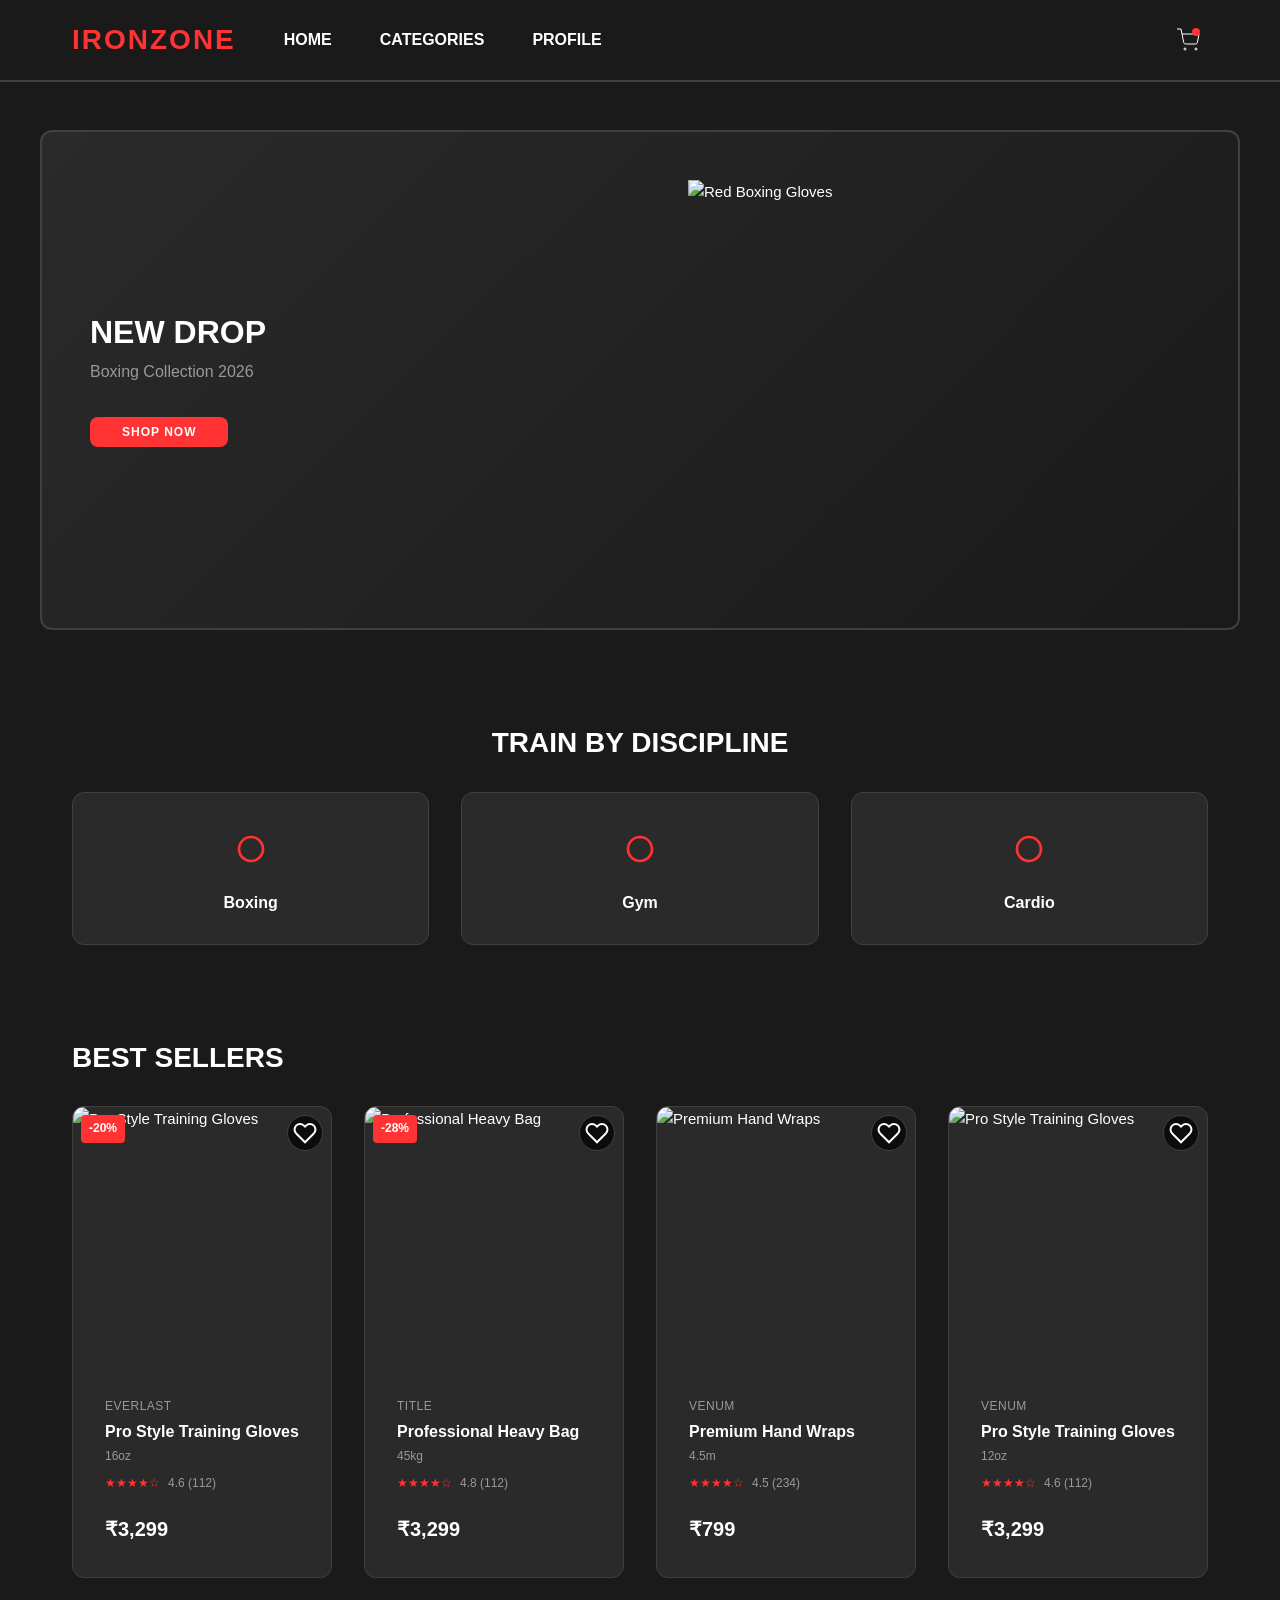
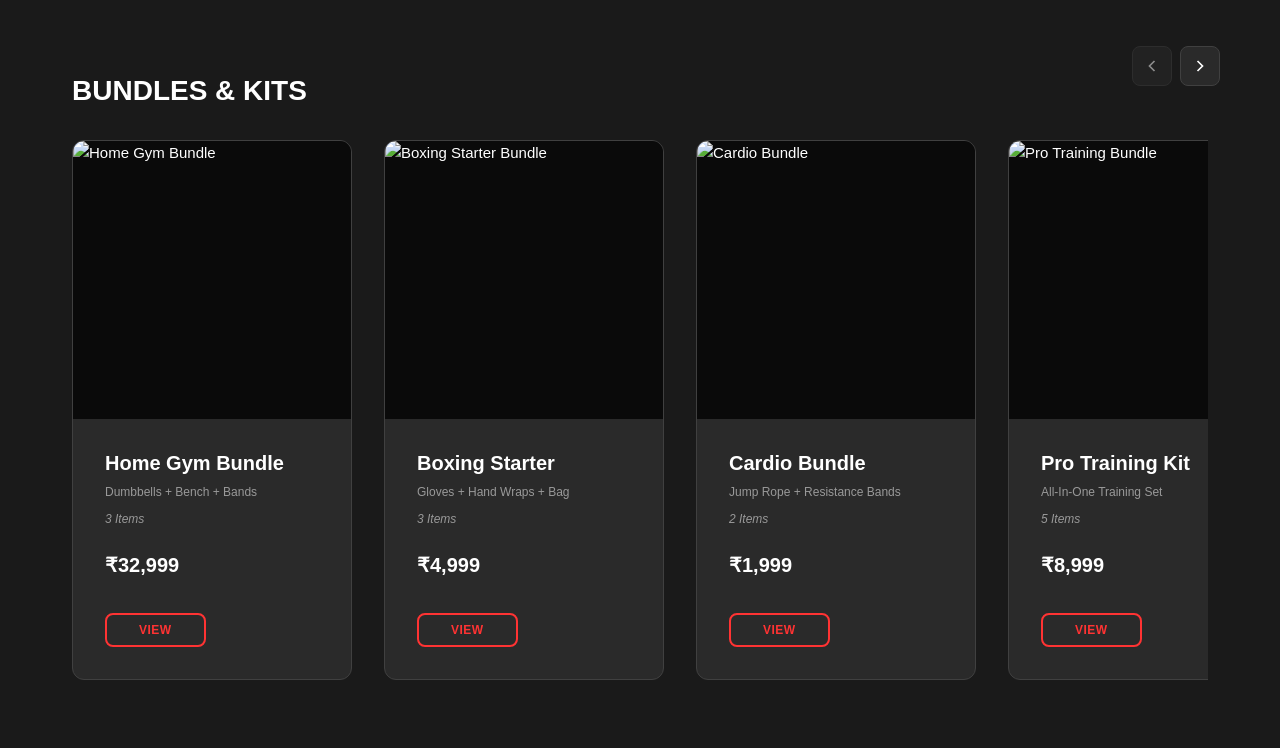
==== index.html @ 0aeb5f37 "initial commit for intern task" ====
<!DOCTYPE html>
<html lang="en">
<head>
    <meta charset="UTF-8">
    <meta name="viewport" content="width=device-width, initial-scale=1.0">
    <title>IRONZONE - Premium Boxing & Fitness Gear</title>
    <link rel="stylesheet" href="styles/main.css">
    <link rel="stylesheet" href="styles/header.css">
    <link rel="stylesheet" href="styles/hero.css">
    <link rel="stylesheet" href="styles/categories.css">
    <link rel="stylesheet" href="styles/products.css">
    <link rel="stylesheet" href="styles/bundles.css">
    <link rel="stylesheet" href="styles/responsive.css">
</head>
<body>
    <!-- Header Component -->
    <header class="header">
        <div class="header__container">
            <button class="header__menu-btn" id="menuBtn">
                <svg width="24" height="24" viewBox="0 0 24 24" fill="none" stroke="currentColor">
                    <line x1="3" y1="6" x2="21" y2="6"></line>
                    <line x1="3" y1="12" x2="21" y2="12"></line>
                    <line x1="3" y1="18" x2="21" y2="18"></line>
                </svg>
            </button>
            <h1 class="header__logo">IRONZONE</h1>
            
            <!-- Desktop Navigation Menu -->
            <nav class="desktop-menu">
                <a class="desktop-menu__item" href="index.html">HOME</a>
                <a class="desktop-menu__item" href="category.html">CATEGORIES</a>
                <a class="desktop-menu__item" href="profile.html">PROFILE</a>
            </nav>

            <button class="header__cart-btn" id="cartBtn">
                <svg width="24" height="24" viewBox="0 0 24 24" fill="none" stroke="currentColor">
                    <circle cx="9" cy="21" r="1"></circle>
                    <circle cx="20" cy="21" r="1"></circle>
                    <path d="M1 1h4l2.68 13.39a2 2 0 0 0 2 1.61h9.72a2 2 0 0 0 2-1.61L23 6H6"></path>
                </svg>
            </button>
        </div>
    </header>

    <!-- Mobile Menu -->
    <div class="mobile-menu__overlay" id="menuOverlay"></div>
    <div class="mobile-menu" id="mobileMenu">
        <div class="mobile-menu__items">
            <a class="mobile-menu__item" href="index.html" id="homeLink">
                <div class="mobile-menu__icon">
                    <svg width="24" height="24" viewBox="0 0 24 24" fill="currentColor">
                        <path d="M10 20v-6h4v6h5v-8h3L12 3 2 12h3v8z"></path>
                    </svg>
                </div>
                <span>HOME</span>
            </a>
            <a class="mobile-menu__item" href="category.html" id="categoryLink">
                <div class="mobile-menu__icon">
                    <svg width="24" height="24" viewBox="0 0 24 24" fill="currentColor">
                        <path d="M3 3h8v8H3V3m10 0h8v8h-8V3M3 13h8v8H3v-8m10 0h8v8h-8v-8z"></path>
                    </svg>
                </div>
                <span>CATEGORIES</span>
            </a>
            <a class="mobile-menu__item" href="profile.html" id="profileLink">
                <div class="mobile-menu__icon">
                    <svg width="24" height="24" viewBox="0 0 24 24" fill="currentColor">
                        <path d="M12 12c2.21 0 4-1.79 4-4s-1.79-4-4-4-4 1.79-4 4 1.79 4 4 4zm0 2c-2.67 0-8 1.34-8 4v2h16v-2c0-2.66-5.33-4-8-4z"></path>
                    </svg>
                </div>
                <span>PROFILE</span>
            </a>
            <a class="mobile-menu__item" href="cart.html" id="cartLink">
                <div class="mobile-menu__icon">
                    <svg width="24" height="24" viewBox="0 0 24 24" fill="currentColor">
                        <circle cx="9" cy="21" r="1"></circle>
                        <circle cx="20" cy="21" r="1"></circle>
                        <path d="M1 1h4l2.68 13.39a2 2 0 0 0 2 1.61h9.72a2 2 0 0 0 2-1.61L23 6H6"></path>
                    </svg>
                </div>
                <span>CART</span>
            </a>
        </div>
    </div>


    <!-- Hero Section Component -->
    <section class="hero">
        <div class="hero__content">
            <h2 class="hero__title">NEW DROP</h2>
            <p class="hero__subtitle">Boxing Collection 2026</p>
            <button class="hero__cta">SHOP NOW</button>
        </div>
        <div class="hero__image">
            <img src="https://img.freepik.com/premium-photo/boxing-gloves-black-background_780672-867.jpg" alt="Red Boxing Gloves">
        </div>
    </section>

    <!-- Categories Component -->
    <section class="categories">
        <h2 class="categories__title">TRAIN BY DISCIPLINE</h2>
        <div class="categories__grid">
            <article class="category-card">
                <div class="category-card__icon">
                    <svg width="32" height="32" viewBox="0 0 24 24" fill="currentColor">
                        <path d="M12 2C6.48 2 2 6.48 2 12s4.48 10 10 10 10-4.48 10-10S17.52 2 12 2zm0 18c-4.42 0-8-3.58-8-8s3.58-8 8-8 8 3.58 8 8-3.58 8-8 8z"></path>
                    </svg>
                </div>
                <h3 class="category-card__name">Boxing</h3>
            </article>
            <article class="category-card">
                <div class="category-card__icon">
                    <svg width="32" height="32" viewBox="0 0 24 24" fill="currentColor">
                        <path d="M12 2C6.48 2 2 6.48 2 12s4.48 10 10 10 10-4.48 10-10S17.52 2 12 2zm0 18c-4.42 0-8-3.58-8-8s3.58-8 8-8 8 3.58 8 8-3.58 8-8 8z"></path>
                    </svg>
                </div>
                <h3 class="category-card__name">Gym</h3>
            </article>
            <article class="category-card">
                <div class="category-card__icon">
                    <svg width="32" height="32" viewBox="0 0 24 24" fill="currentColor">
                        <path d="M12 2C6.48 2 2 6.48 2 12s4.48 10 10 10 10-4.48 10-10S17.52 2 12 2zm0 18c-4.42 0-8-3.58-8-8s3.58-8 8-8 8 3.58 8 8-3.58 8-8 8z"></path>
                    </svg>
                </div>
                <h3 class="category-card__name">Cardio</h3>
            </article>
        </div>
    </section>

    <!-- Products Section Component -->
    <section class="products">
        <h2 class="products__title">BEST SELLERS</h2>
        <div class="products__grid">
            <!-- Product Card 1 -->
            <article class="product-card">
                <div class="product-card__image-wrapper">
                    <img class="product-card__image" src="images/pro-style-gloves.jpg" alt="Pro Style Training Gloves">
                    <span class="product-card__discount">-20%</span>
                    <button class="product-card__favorite" aria-label="Add to favorites">
                        <svg width="24" height="24" viewBox="0 0 24 24" fill="none" stroke="currentColor" stroke-width="2">
                            <path d="M20.84 4.61a5.5 5.5 0 0 0-7.78 0L12 5.67l-1.06-1.06a5.5 5.5 0 0 0-7.78 7.78l1.06 1.06L12 21.23l7.78-7.78 1.06-1.06a5.5 5.5 0 0 0 0-7.78z"></path>
                        </svg>
                    </button>
                </div>
                <div class="product-card__content">
                    <p class="product-card__brand">EVERLAST</p>
                    <h3 class="product-card__name">Pro Style Training Gloves</h3>
                    <p class="product-card__code">16oz</p>
                    <div class="product-card__rating">
                        <span class="product-card__stars">★★★★☆</span>
                        <span class="product-card__reviews">4.6 (112)</span>
                    </div>
                    <p class="product-card__price">₹3,299</p>
                </div>
            </article>

            <!-- Product Card 2 -->
            <article class="product-card">
                <div class="product-card__image-wrapper">
                    <img class="product-card__image" src="images/heavy-bag.jpg" alt="Professional Heavy Bag">
                    <span class="product-card__discount">-28%</span>
                    <button class="product-card__favorite" aria-label="Add to favorites">
                        <svg width="24" height="24" viewBox="0 0 24 24" fill="none" stroke="currentColor" stroke-width="2">
                            <path d="M20.84 4.61a5.5 5.5 0 0 0-7.78 0L12 5.67l-1.06-1.06a5.5 5.5 0 0 0-7.78 7.78l1.06 1.06L12 21.23l7.78-7.78 1.06-1.06a5.5 5.5 0 0 0 0-7.78z"></path>
                        </svg>
                    </button>
                </div>
                <div class="product-card__content">
                    <p class="product-card__brand">TITLE</p>
                    <h3 class="product-card__name">Professional Heavy Bag</h3>
                    <p class="product-card__code">45kg</p>
                    <div class="product-card__rating">
                        <span class="product-card__stars">★★★★☆</span>
                        <span class="product-card__reviews">4.8 (112)</span>
                    </div>
                    <p class="product-card__price">₹3,299</p>
                </div>
            </article>

            <!-- Product Card 3 -->
            <article class="product-card">
                <div class="product-card__image-wrapper">
                    <img class="product-card__image" src="images/hand-wraps.jpg" alt="Premium Hand Wraps">
                    <button class="product-card__favorite" aria-label="Add to favorites">
                        <svg width="24" height="24" viewBox="0 0 24 24" fill="none" stroke="currentColor" stroke-width="2">
                            <path d="M20.84 4.61a5.5 5.5 0 0 0-7.78 0L12 5.67l-1.06-1.06a5.5 5.5 0 0 0-7.78 7.78l1.06 1.06L12 21.23l7.78-7.78 1.06-1.06a5.5 5.5 0 0 0 0-7.78z"></path>
                        </svg>
                    </button>
                </div>
                <div class="product-card__content">
                    <p class="product-card__brand">VENUM</p>
                    <h3 class="product-card__name">Premium Hand Wraps</h3>
                    <p class="product-card__code">4.5m</p>
                    <div class="product-card__rating">
                        <span class="product-card__stars">★★★★☆</span>
                        <span class="product-card__reviews">4.5 (234)</span>
                    </div>
                    <p class="product-card__price">₹799</p>
                </div>
            </article>

            <!-- Product Card 4 -->
            <article class="product-card">
                <div class="product-card__image-wrapper">
                    <img class="product-card__image" src="images/training-gloves.jpg" alt="Pro Style Training Gloves">
                    <button class="product-card__favorite" aria-label="Add to favorites">
                        <svg width="24" height="24" viewBox="0 0 24 24" fill="none" stroke="currentColor" stroke-width="2">
                            <path d="M20.84 4.61a5.5 5.5 0 0 0-7.78 0L12 5.67l-1.06-1.06a5.5 5.5 0 0 0-7.78 7.78l1.06 1.06L12 21.23l7.78-7.78 1.06-1.06a5.5 5.5 0 0 0 0-7.78z"></path>
                        </svg>
                    </button>
                </div>
                <div class="product-card__content">
                    <p class="product-card__brand">VENUM</p>
                    <h3 class="product-card__name">Pro Style Training Gloves</h3>
                    <p class="product-card__code">12oz</p>
                    <div class="product-card__rating">
                        <span class="product-card__stars">★★★★☆</span>
                        <span class="product-card__reviews">4.6 (112)</span>
                    </div>
                    <p class="product-card__price">₹3,299</p>
                </div>
            </article>
        </div>
    </section>

    <!-- Bundles Section Component -->
    <section class="bundles">
        <h2 class="bundles__title">BUNDLES & KITS</h2>
        
        <!-- Carousel Navigation -->
        <div class="bundles__controls">
            <button class="bundles__nav-btn bundles__nav-btn--prev" id="bundlesPrevBtn" aria-label="Previous bundle">
                <svg width="24" height="24" viewBox="0 0 24 24" fill="none" stroke="currentColor" stroke-width="2">
                    <polyline points="15 18 9 12 15 6"></polyline>
                </svg>
            </button>
            <button class="bundles__nav-btn bundles__nav-btn--next" id="bundlesNextBtn" aria-label="Next bundle">
                <svg width="24" height="24" viewBox="0 0 24 24" fill="none" stroke="currentColor" stroke-width="2">
                    <polyline points="9 18 15 12 9 6"></polyline>
                </svg>
            </button>
        </div>

        <!-- Horizontal Scrolling Carousel -->
        <div class="bundles__carousel" id="bundlesCarousel">
            <!-- Bundle Card 1 -->
            <article class="bundle-card">
                <div class="bundle-card__image-wrapper">
                    <img class="bundle-card__image" src="images/dumbbells-bundle.jpg" alt="Home Gym Bundle">
                </div>
                <div class="bundle-card__content">
                    <h3 class="bundle-card__name">Home Gym Bundle</h3>
                    <p class="bundle-card__description">Dumbbells + Bench + Bands</p>
                    <p class="bundle-card__items">3 Items</p>
                    <p class="bundle-card__price">₹32,999</p>
                    <button class="bundle-card__btn">VIEW</button>
                </div>
            </article>

            <!-- Bundle Card 2 -->
            <article class="bundle-card">
                <div class="bundle-card__image-wrapper">
                    <img class="bundle-card__image" src="images/boxing-bundle.jpg" alt="Boxing Starter Bundle">
                </div>
                <div class="bundle-card__content">
                    <h3 class="bundle-card__name">Boxing Starter</h3>
                    <p class="bundle-card__description">Gloves + Hand Wraps + Bag</p>
                    <p class="bundle-card__items">3 Items</p>
                    <p class="bundle-card__price">₹4,999</p>
                    <button class="bundle-card__btn">VIEW</button>
                </div>
            </article>

            <!-- Bundle Card 3 -->
            <article class="bundle-card">
                <div class="bundle-card__image-wrapper">
                    <img class="bundle-card__image" src="images/cardio-bundle.jpg" alt="Cardio Bundle">
                </div>
                <div class="bundle-card__content">
                    <h3 class="bundle-card__name">Cardio Bundle</h3>
                    <p class="bundle-card__description">Jump Rope + Resistance Bands</p>
                    <p class="bundle-card__items">2 Items</p>
                    <p class="bundle-card__price">₹1,999</p>
                    <button class="bundle-card__btn">VIEW</button>
                </div>
            </article>

            <!-- Bundle Card 4 -->
            <article class="bundle-card">
                <div class="bundle-card__image-wrapper">
                    <img class="bundle-card__image" src="images/training-bundle.jpg" alt="Pro Training Bundle">
                </div>
                <div class="bundle-card__content">
                    <h3 class="bundle-card__name">Pro Training Kit</h3>
                    <p class="bundle-card__description">All-In-One Training Set</p>
                    <p class="bundle-card__items">5 Items</p>
                    <p class="bundle-card__price">₹8,999</p>
                    <button class="bundle-card__btn">VIEW</button>
                </div>
            </article>

            <!-- Bundle Card 5 -->
            <article class="bundle-card">
                <div class="bundle-card__image-wrapper">
                    <img class="bundle-card__image" src="images/recovery-bundle.jpg" alt="Recovery Bundle">
                </div>
                <div class="bundle-card__content">
                    <h3 class="bundle-card__name">Recovery Bundle</h3>
                    <p class="bundle-card__description">Foam Roller + Massage Ball</p>
                    <p class="bundle-card__items">2 Items</p>
                    <p class="bundle-card__price">₹2,999</p>
                    <button class="bundle-card__btn">VIEW</button>
                </div>
            </article>
        </div>
    </section>

    <script src="js/main.js"></script>
</body>
</html>
---- styles/main.css ----
/* ============================================
   MAIN.CSS - Base & Global Styles
   Mobile-First Approach
   ============================================ */

* {
    margin: 0;
    padding: 0;
    box-sizing: border-box;
}

:root {
    /* Colors */
    --color-primary: #ff3333;
    --color-dark: #1a1a1a;
    --color-dark-secondary: #2a2a2a;
    --color-light: #f5f5f5;
    --color-text: #ffffff;
    --color-text-muted: #999999;
    --color-border: #404040;
    
    /* Typography */
    --font-family-primary: -apple-system, BlinkMacSystemFont, 'Segoe UI', Roboto, Oxygen, Ubuntu, Cantarell, sans-serif;
    --font-size-base: 14px;
    --font-size-sm: 12px;
    --font-size-md: 16px;
    --font-size-lg: 20px;
    --font-size-xl: 24px;
    --font-size-2xl: 28px;
    
    /* Spacing */
    --spacing-xs: 4px;
    --spacing-sm: 8px;
    --spacing-md: 16px;
    --spacing-lg: 24px;
    --spacing-xl: 32px;
    --spacing-2xl: 48px;
    
    /* Border Radius */
    --radius-sm: 4px;
    --radius-md: 8px;
    --radius-lg: 12px;
    
    /* Transitions */
    --transition-fast: 150ms ease-in-out;
    --transition-base: 300ms ease-in-out;
}

html {
    font-size: 16px;
}

body {
    font-family: var(--font-family-primary);
    background-color: var(--color-dark);
    color: var(--color-text);
    font-size: var(--font-size-base);
    line-height: 1.6;
    overflow-x: hidden;
}

/* Typography */
h1, h2, h3, h4, h5, h6 {
    font-weight: 700;
    line-height: 1.2;
    margin-bottom: var(--spacing-md);
}

h1 {
    font-size: var(--font-size-2xl);
}

h2 {
    font-size: var(--font-size-xl);
}

h3 {
    font-size: var(--font-size-lg);
}

p {
    color: var(--color-text-muted);
    margin-bottom: var(--spacing-md);
}

a {
    color: var(--color-primary);
    text-decoration: none;
    transition: color var(--transition-fast);
}

a:hover {
    color: #ff5555;
}

/* Buttons */
button {
    font-family: inherit;
    cursor: pointer;
    border: none;
    background: none;
    padding: 0;
}

.btn {
    display: inline-block;
    padding: var(--spacing-sm) var(--spacing-lg);
    background-color: var(--color-primary);
    color: white;
    border-radius: var(--radius-md);
    font-weight: 600;
    font-size: var(--font-size-md);
    transition: background-color var(--transition-fast);
    text-transform: uppercase;
    letter-spacing: 0.5px;
}

.btn:hover {
    background-color: #ff5555;
}

.btn:active {
    transform: scale(0.98);
}

/* Containers */
.container {
    width: 100%;
    padding: 0 var(--spacing-md);
    margin: 0 auto;
}

/* Images */
img {
    max-width: 100%;
    height: auto;
    display: block;
}

/* Sections */
section {
    padding: var(--spacing-xl) 0;
}

/* Scroll Behavior */
html {
    scroll-behavior: smooth;
}

/* Remove default focus outline for mouse users */
:focus-visible {
    outline: 2px solid var(--color-primary);
    outline-offset: 2px;
}

/* Utility Classes */
.sr-only {
    position: absolute;
    width: 1px;
    height: 1px;
    padding: 0;
    margin: -1px;
    overflow: hidden;
    clip: rect(0, 0, 0, 0);
    white-space: nowrap;
    border-width: 0;
}

.no-scroll {
    overflow: hidden;
}
---- styles/header.css ----
/* ============================================
   HEADER.CSS - Header Component
   Mobile-First
   ============================================ */

.header {
    background-color: var(--color-dark);
    border-bottom: 2px solid var(--color-border);
    padding: var(--spacing-md) 0;
    position: sticky;
    top: 0;
    z-index: 100;
}

.header__container {
    display: flex;
    align-items: center;
    justify-content: space-between;
    max-width: 1200px;
    margin: 0 auto;
    padding: 0 var(--spacing-md);
}

.header__menu-btn {
    display: flex;
    align-items: center;
    justify-content: center;
    width: 40px;
    height: 40px;
    color: var(--color-primary);
    transition: color var(--transition-fast);
}

.header__menu-btn:hover {
    color: #ff5555;
}

.header__logo {
    font-size: var(--font-size-xl);
    font-weight: 800;
    letter-spacing: 2px;
    color: var(--color-primary);
    flex: 1;
    text-align: center;
    margin: 0;
}

.header__cart-btn {
    display: flex;
    align-items: center;
    justify-content: center;
    width: 40px;
    height: 40px;
    color: var(--color-text);
    position: relative;
    transition: color var(--transition-fast);
}

.header__cart-btn:hover {
    color: var(--color-primary);
}

/* Cart Badge */
.header__cart-btn::after {
    content: '';
    position: absolute;
    top: 8px;
    right: 8px;
    width: 8px;
    height: 8px;
    background-color: var(--color-primary);
    border-radius: 50%;
}
/* Mobile Menu */
.mobile-menu {
    position: fixed;
    left: -100%;
    top: 0;
    width: 80%;
    height: 100vh;
    background-color: var(--color-dark);
    border-right: 2px solid var(--color-border);
    z-index: 200;
    transition: left var(--transition-base);
    padding-top: 80px;
    overflow-y: auto;
}

.mobile-menu.active {
    left: 0;
}

.mobile-menu__overlay {
    position: fixed;
    top: 0;
    left: 0;
    width: 100%;
    height: 100%;
    background-color: rgba(0, 0, 0, 0.7);
    z-index: 150;
    opacity: 0;
    visibility: hidden;
    transition: opacity var(--transition-base), visibility var(--transition-base);
}

.mobile-menu__overlay.active {
    opacity: 1;
    visibility: visible;
}

.mobile-menu__items {
    display: flex;
    flex-direction: column;
    gap: 0;
    padding: 0;
}

.mobile-menu__item {
    display: flex;
    align-items: center;
    gap: var(--spacing-lg);
    padding: var(--spacing-lg);
    border-bottom: 1px solid var(--color-border);
    color: var(--color-text);
    cursor: pointer;
    transition: all var(--transition-fast);
    text-decoration: none;
    font-weight: 600;
    font-size: var(--font-size-md);
}

.mobile-menu__item:hover {
    background-color: var(--color-dark-secondary);
    color: var(--color-primary);
    padding-left: calc(var(--spacing-lg) + var(--spacing-sm));
}

.mobile-menu__icon {
    display: flex;
    align-items: center;
    justify-content: center;
    width: 40px;
    height: 40px;
    background-color: rgba(255, 51, 51, 0.1);
    border-radius: var(--radius-md);
    color: var(--color-primary);
}

.mobile-menu__icon svg {
    width: 24px;
    height: 24px;
}

/* Desktop Menu - Hidden on Mobile */
.desktop-menu {
    display: none;
    gap: var(--spacing-xl);
}

.desktop-menu__item {
    color: var(--color-text);
    text-decoration: none;
    font-weight: 600;
    font-size: var(--font-size-md);
    transition: color var(--transition-fast);
    cursor: pointer;
}

.desktop-menu__item:hover {
    color: var(--color-primary);
}

/* Desktop View (1024px+) */
@media (min-width: 1024px) {
    .header__container {
        justify-content: space-between;
    }

    .header__menu-btn {
        display: none;
    }

    .header__logo {
        flex: 0;
        margin-right: var(--spacing-xl);
    }

    .desktop-menu {
        display: flex;
        flex: 1;
    }

    .mobile-menu {
        display: none !important;
    }

    .mobile-menu__overlay {
        display: none !important;
    }

    .header__cart-btn {
        margin-left: var(--spacing-xl);
    }
}
---- styles/hero.css ----
/* ============================================
   HERO.CSS - Hero Section Component
   Mobile-First
   ============================================ */

.hero {
    background: linear-gradient(135deg, var(--color-dark-secondary) 0%, var(--color-dark) 100%);
    border: 2px solid var(--color-border);
    border-radius: var(--radius-lg);
    overflow: hidden;
    margin: var(--spacing-lg) var(--spacing-md);
    display: flex;
    flex-direction: column;
}

.hero__content {
    padding: var(--spacing-xl) var(--spacing-lg);
    display: flex;
    flex-direction: column;
    justify-content: center;
    z-index: 2;
}

.hero__title {
    font-size: var(--font-size-2xl);
    font-weight: 800;
    color: var(--color-text);
    margin: 0 0 var(--spacing-sm) 0;
}

.hero__subtitle {
    font-size: var(--font-size-md);
    color: var(--color-text-muted);
    margin-bottom: var(--spacing-lg);
}

.hero__cta {
    align-self: flex-start;
    padding: var(--spacing-sm) var(--spacing-lg);
    background-color: var(--color-primary);
    color: white;
    border: none;
    border-radius: var(--radius-md);
    font-weight: 700;
    font-size: var(--font-size-sm);
    text-transform: uppercase;
    letter-spacing: 1px;
    cursor: pointer;
    transition: background-color var(--transition-fast), transform var(--transition-fast);
}

.hero__cta:hover {
    background-color: #ff5555;
}

.hero__cta:active {
    transform: scale(0.95);
}

.hero__image {
    width: 100%;
    height: 300px;
    display: flex;
    align-items: center;
    justify-content: center;
    overflow: hidden;
}

.hero__image img {
    width: 100%;
    height: 100%;
    object-fit: cover;
}
---- styles/categories.css ----
/* ============================================
   CATEGORIES.CSS - Categories Component
   Mobile-First
   ============================================ */

.categories {
    padding: var(--spacing-xl) var(--spacing-md);
}

.categories__title {
    font-size: var(--font-size-xl);
    font-weight: 800;
    margin-bottom: var(--spacing-lg);
    text-align: center;
}

.categories__grid {
    display: grid;
    grid-template-columns: repeat(3, 1fr);
    gap: var(--spacing-md);
}

/* Category Card Component */
.category-card {
    background-color: var(--color-dark-secondary);
    border: 1px solid var(--color-border);
    border-radius: var(--radius-lg);
    padding: var(--spacing-lg) var(--spacing-md);
    text-align: center;
    cursor: pointer;
    transition: all var(--transition-base);
    display: flex;
    flex-direction: column;
    align-items: center;
    gap: var(--spacing-md);
}

.category-card:hover {
    background-color: var(--color-primary);
    border-color: var(--color-primary);
    transform: translateY(-4px);
}

.category-card:active {
    transform: scale(0.95);
}

.category-card__icon {
    display: flex;
    align-items: center;
    justify-content: center;
    width: 48px;
    height: 48px;
    color: var(--color-primary);
    transition: color var(--transition-base);
}

.category-card:hover .category-card__icon {
    color: var(--color-text);
}

.category-card__name {
    font-size: var(--font-size-md);
    font-weight: 700;
    margin: 0;
    color: var(--color-text);
}

.category-card:hover .category-card__name {
    color: var(--color-text);
}
---- styles/products.css ----
/* ============================================
   PRODUCTS.CSS - Products Component
   Mobile-First
   ============================================ */

.products {
    padding: var(--spacing-xl) var(--spacing-md);
    background-color: var(--color-dark);
}

.products__title {
    font-size: var(--font-size-xl);
    font-weight: 800;
    margin-bottom: var(--spacing-lg);
}

.products__grid {
    display: grid;
    grid-template-columns: repeat(2, 1fr);
    gap: var(--spacing-md);
}

/* Product Card Component */
.product-card {
    background-color: var(--color-dark-secondary);
    border: 1px solid var(--color-border);
    border-radius: var(--radius-lg);
    overflow: hidden;
    transition: all var(--transition-base);
}

.product-card:hover {
    border-color: var(--color-primary);
    transform: translateY(-4px);
}

.product-card__image-wrapper {
    position: relative;
    width: 100%;
    padding-bottom: 100%;
    overflow: hidden;
}

.product-card__image {
    position: absolute;
    top: 0;
    left: 0;
    width: 100%;
    height: 100%;
    object-fit: cover;
    transition: transform var(--transition-base);
}

.product-card:hover .product-card__image {
    transform: scale(1.05);
}

.product-card__discount {
    position: absolute;
    top: var(--spacing-sm);
    left: var(--spacing-sm);
    background-color: var(--color-primary);
    color: white;
    padding: var(--spacing-xs) var(--spacing-sm);
    border-radius: var(--radius-sm);
    font-size: var(--font-size-sm);
    font-weight: 700;
    z-index: 2;
}

.product-card__favorite {
    position: absolute;
    top: var(--spacing-sm);
    right: var(--spacing-sm);
    width: 36px;
    height: 36px;
    display: flex;
    align-items: center;
    justify-content: center;
    background-color: rgba(0, 0, 0, 0.7);
    border-radius: 50%;
    color: white;
    cursor: pointer;
    transition: all var(--transition-fast);
    border: 1px solid var(--color-border);
    z-index: 3;
}

.product-card__favorite:hover {
    background-color: rgba(0, 0, 0, 0.9);
    color: var(--color-primary);
}

.product-card__content {
    padding: var(--spacing-lg);
}

.product-card__brand {
    font-size: var(--font-size-sm);
    color: var(--color-text-muted);
    text-transform: uppercase;
    letter-spacing: 0.5px;
    margin: 0 0 var(--spacing-xs) 0;
}

.product-card__name {
    font-size: var(--font-size-md);
    font-weight: 700;
    margin: 0 0 var(--spacing-xs) 0;
    color: var(--color-text);
    line-height: 1.4;
}

.product-card__code {
    font-size: var(--font-size-sm);
    color: var(--color-text-muted);
    margin-bottom: var(--spacing-sm);
}

.product-card__rating {
    display: flex;
    align-items: center;
    gap: var(--spacing-sm);
    margin-bottom: var(--spacing-md);
}

.product-card__stars {
    font-size: var(--font-size-sm);
    color: var(--color-primary);
}

.product-card__reviews {
    font-size: var(--font-size-sm);
    color: var(--color-text-muted);
}

.product-card__price {
    font-size: var(--font-size-lg);
    font-weight: 700;
    color: var(--color-text);
    margin: 0;
}

/* Bundles Section */
.bundles {
    padding: var(--spacing-xl) var(--spacing-md);
}
---- styles/bundles.css ----
/* ============================================
   BUNDLES.CSS - Bundles Carousel Component
   Mobile-First
   ============================================ */

.bundles {
    padding: var(--spacing-xl) var(--spacing-md);
    position: relative;
}

.bundles__title {
    font-size: var(--font-size-xl);
    font-weight: 800;
    margin-bottom: var(--spacing-lg);
}

/* Carousel Navigation Controls */
.bundles__controls {
    position: absolute;
    top: var(--spacing-md);
    right: var(--spacing-md);
    display: flex;
    gap: var(--spacing-sm);
    z-index: 10;
}

.bundles__nav-btn {
    display: flex;
    align-items: center;
    justify-content: center;
    width: 40px;
    height: 40px;
    background-color: var(--color-dark-secondary);
    border: 1px solid var(--color-border);
    border-radius: var(--radius-md);
    color: var(--color-text);
    cursor: pointer;
    transition: all var(--transition-fast);
}

.bundles__nav-btn:hover:not(:disabled) {
    background-color: var(--color-primary);
    border-color: var(--color-primary);
    color: white;
}

.bundles__nav-btn:active:not(:disabled) {
    transform: scale(0.95);
}

.bundles__nav-btn:disabled {
    opacity: 0.5;
    cursor: not-allowed;
}

.bundles__nav-btn svg {
    width: 20px;
    height: 20px;
}

/* Horizontal Scrolling Carousel */
.bundles__carousel {
    display: flex;
    gap: var(--spacing-lg);
    overflow-x: auto;
    scroll-behavior: smooth;
    padding-bottom: var(--spacing-md);
    margin-top: var(--spacing-lg);
    -webkit-overflow-scrolling: touch; /* Smooth scrolling on iOS */
    
    /* Hide scrollbar but keep functionality */
    scrollbar-width: none;
}

.bundles__carousel::-webkit-scrollbar {
    display: none;
}

/* Bundle Card Component */
.bundle-card {
    flex: 0 0 280px;
    background-color: var(--color-dark-secondary);
    border: 1px solid var(--color-border);
    border-radius: var(--radius-lg);
    overflow: hidden;
    transition: all var(--transition-base);
    display: flex;
    flex-direction: column;
}

.bundle-card:hover {
    border-color: var(--color-primary);
    transform: translateY(-4px);
}

.bundle-card__image-wrapper {
    position: relative;
    width: 100%;
    padding-bottom: 100%;
    overflow: hidden;
    background-color: #0a0a0a;
}

.bundle-card__image {
    position: absolute;
    top: 0;
    left: 0;
    width: 100%;
    height: 100%;
    object-fit: cover;
    transition: transform var(--transition-base);
}

.bundle-card:hover .bundle-card__image {
    transform: scale(1.05);
}

.bundle-card__content {
    padding: var(--spacing-lg);
    display: flex;
    flex-direction: column;
    flex: 1;
}

.bundle-card__name {
    font-size: var(--font-size-lg);
    font-weight: 700;
    margin: 0 0 var(--spacing-sm) 0;
    color: var(--color-text);
}

.bundle-card__description {
    font-size: var(--font-size-sm);
    color: var(--color-text-muted);
    margin-bottom: var(--spacing-sm);
}

.bundle-card__items {
    font-size: var(--font-size-sm);
    color: var(--color-text-muted);
    margin-bottom: var(--spacing-md);
    font-style: italic;
}

.bundle-card__price {
    font-size: var(--font-size-lg);
    font-weight: 700;
    color: var(--color-text);
    margin-bottom: var(--spacing-lg);
    margin-top: auto;
}

.bundle-card__btn {
    align-self: flex-start;
    padding: var(--spacing-sm) var(--spacing-lg);
    background-color: transparent;
    color: var(--color-primary);
    border: 2px solid var(--color-primary);
    border-radius: var(--radius-md);
    font-weight: 700;
    font-size: var(--font-size-sm);
    text-transform: uppercase;
    letter-spacing: 0.5px;
    cursor: pointer;
    transition: all var(--transition-fast);
}

.bundle-card__btn:hover {
    background-color: var(--color-primary);
    color: white;
}

.bundle-card__btn:active {
    transform: scale(0.95);
}
---- styles/responsive.css ----
/* ============================================
   RESPONSIVE.CSS - Responsive Design Rules
   Mobile-First (base mobile in main.css)
   ============================================ */

/* Tablets (640px and up) */
@media (min-width: 640px) {
    .products__grid {
        grid-template-columns: repeat(2, 1fr);
    }

    .hero {
        margin: var(--spacing-xl) var(--spacing-lg);
    }

    .hero__image {
        height: 350px;
    }

    /* Bundles responsive */
    .bundle-card {
        flex: 0 0 320px;
    }

    .bundles__carousel {
        gap: var(--spacing-lg);
    }
}

/* Medium Devices (768px and up) */
@media (min-width: 768px) {
    :root {
        --font-size-base: 15px;
        --font-size-xl: 28px;
        --font-size-2xl: 32px;
    }

    .container {
        padding: 0 var(--spacing-lg);
    }

    .header__container {
        padding: 0 var(--spacing-lg);
    }

    .hero {
        flex-direction: row;
        margin: var(--spacing-xl) var(--spacing-lg);
    }

    .hero__content {
        flex: 1;
        padding: var(--spacing-2xl);
    }

    .hero__image {
        flex: 1;
        height: 400px;
    }

    .categories__grid {
        grid-template-columns: repeat(3, 1fr);
        gap: var(--spacing-lg);
    }

    .products__grid {
        grid-template-columns: repeat(2, 1fr);
        gap: var(--spacing-lg);
    }

    /* Bundles responsive */
    .bundle-card {
        flex: 0 0 340px;
    }

    .bundles__carousel {
        gap: var(--spacing-lg);
    }
}

/* Large Devices (1024px and up) */
@media (min-width: 1024px) {
    .header__menu-btn {
        display: none;
    }

    .products__grid {
        grid-template-columns: repeat(3, 1fr);
    }

    /* Bundles responsive */
    .bundle-card {
        flex: 0 0 300px;
    }

    section {
        padding: var(--spacing-2xl) 0;
    }

    .products {
        padding: var(--spacing-2xl) var(--spacing-lg);
    }

    .categories {
        padding: var(--spacing-2xl) var(--spacing-lg);
    }

    .bundles {
        padding: var(--spacing-2xl) var(--spacing-lg);
    }
}

/* Extra Large Devices (1200px and up) */
@media (min-width: 1200px) {
    :root {
        --spacing-md: 20px;
        --spacing-lg: 32px;
        --spacing-xl: 48px;
    }

    .products__grid {
        grid-template-columns: repeat(4, 1fr);
    }

    /* Bundles responsive */
    .bundle-card {
        flex: 0 0 280px;
    }

    .bundles__carousel {
        gap: var(--spacing-lg);
        margin: 0 auto;
    }

    .hero {
        margin: var(--spacing-2xl) auto;
        max-width: 1200px;
    }

    section {
        margin: 0 auto;
        max-width: 1200px;
    }

    .products {
        max-width: 1200px;
        margin: 0 auto;
        padding: var(--spacing-2xl) var(--spacing-lg);
    }

    .categories {
        max-width: 1200px;
        margin: 0 auto;
        padding: var(--spacing-2xl) var(--spacing-lg);
    }

    .bundles {
        max-width: 1200px;
        margin: 0 auto;
        padding: var(--spacing-2xl) var(--spacing-lg);
    }
}

/* Print Styles */
@media print {
    .header {
        display: none;
    }

    body {
        background: white;
        color: black;
    }
}

/* Accessibility - Reduced Motion */
@media (prefers-reduced-motion: reduce) {
    * {
        animation-duration: 0.01ms !important;
        animation-iteration-count: 1 !important;
        transition-duration: 0.01ms !important;
        scroll-behavior: auto !important;
    }
}

/* Dark Mode Support */
@media (prefers-color-scheme: dark) {
    body {
        background-color: var(--color-dark);
        color: var(--color-text);
    }
}

/* Touch Devices */
@media (hover: none) and (pointer: coarse) {
    .product-card__favorite,
    .category-card,
    .header__menu-btn,
    .header__cart-btn,
    .bundles__nav-btn {
        padding: var(--spacing-md);
    }

    .product-card__favorite:hover {
        background-color: rgba(0, 0, 0, 0.7);
    }

    .category-card:hover {
        background-color: var(--color-dark-secondary);
    }

    .bundle-card {
        flex: 0 0 300px;
    }
}
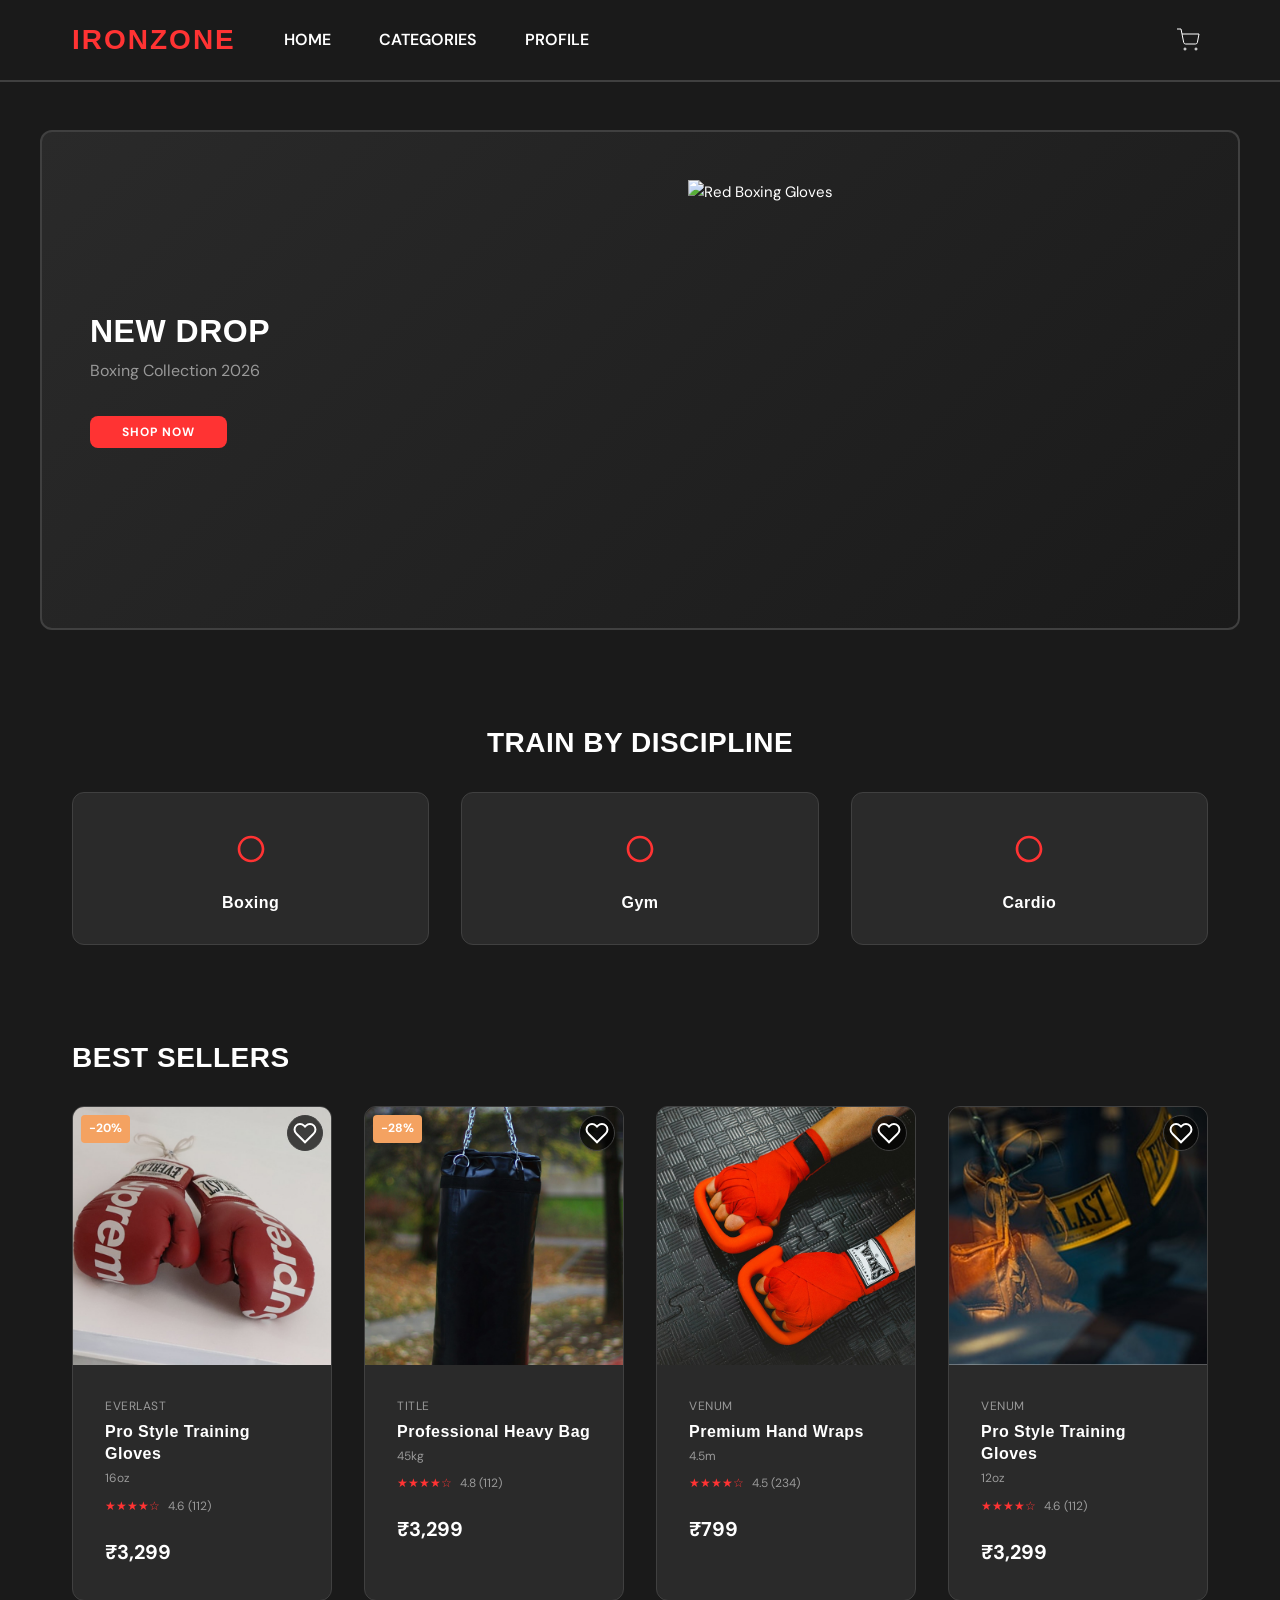
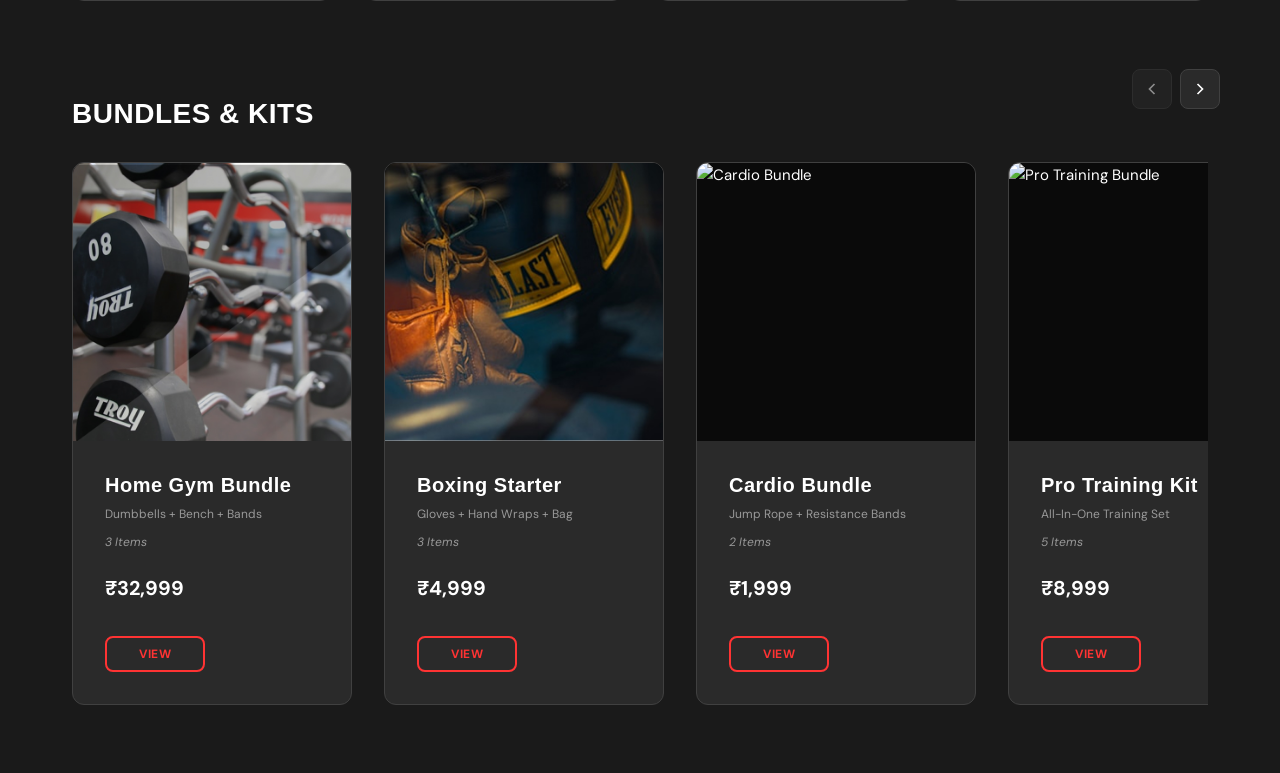
==== commit 285560eb: "Fix cart and product detail functionality: unique item IDs, image display, remove button, cart badge" ====
--- a/index.html
+++ b/index.html
@@ -38,6 +38,7 @@
                     <circle cx="20" cy="21" r="1"></circle>
                     <path d="M1 1h4l2.68 13.39a2 2 0 0 0 2 1.61h9.72a2 2 0 0 0 2-1.61L23 6H6"></path>
                 </svg>
+                <span class="cart-badge" id="cartCount">0</span>
             </button>
         </div>
     </header>
@@ -132,7 +133,7 @@
         <h2 class="products__title">BEST SELLERS</h2>
         <div class="products__grid">
             <!-- Product Card 1 -->
-            <article class="product-card">
+            <article class="product-card" data-product-id="box-001">
                 <div class="product-card__image-wrapper">
                     <img class="product-card__image" src="images/pro-style-gloves.jpg" alt="Pro Style Training Gloves">
                     <span class="product-card__discount">-20%</span>
@@ -155,7 +156,7 @@
             </article>
 
             <!-- Product Card 2 -->
-            <article class="product-card">
+            <article class="product-card" data-product-id="box-002">
                 <div class="product-card__image-wrapper">
                     <img class="product-card__image" src="images/heavy-bag.jpg" alt="Professional Heavy Bag">
                     <span class="product-card__discount">-28%</span>
@@ -178,7 +179,7 @@
             </article>
 
             <!-- Product Card 3 -->
-            <article class="product-card">
+            <article class="product-card" data-product-id="box-003">
                 <div class="product-card__image-wrapper">
                     <img class="product-card__image" src="images/hand-wraps.jpg" alt="Premium Hand Wraps">
                     <button class="product-card__favorite" aria-label="Add to favorites">
@@ -200,7 +201,7 @@
             </article>
 
             <!-- Product Card 4 -->
-            <article class="product-card">
+            <article class="product-card" data-product-id="box-004">
                 <div class="product-card__image-wrapper">
                     <img class="product-card__image" src="images/training-gloves.jpg" alt="Pro Style Training Gloves">
                     <button class="product-card__favorite" aria-label="Add to favorites">
--- a/styles/main.css
+++ b/styles/main.css
@@ -2,6 +2,8 @@
    MAIN.CSS - Base & Global Styles
    Mobile-First Approach
    ============================================ */
+
+@import url('https://fonts.googleapis.com/css2?family=Bebus+Neue&family=DM+Sans:wght@400;500;700&display=swap');
 
 * {
     margin: 0;
@@ -20,7 +22,8 @@
     --color-border: #404040;
     
     /* Typography */
-    --font-family-primary: -apple-system, BlinkMacSystemFont, 'Segoe UI', Roboto, Oxygen, Ubuntu, Cantarell, sans-serif;
+    --font-family-primary: 'Bebus Neue', sans-serif;
+    --font-family-secondary: 'DM Sans', sans-serif;
     --font-size-base: 14px;
     --font-size-sm: 12px;
     --font-size-md: 16px;
@@ -51,7 +54,7 @@
 }
 
 body {
-    font-family: var(--font-family-primary);
+    font-family: var(--font-family-secondary);
     background-color: var(--color-dark);
     color: var(--color-text);
     font-size: var(--font-size-base);
@@ -61,9 +64,11 @@
 
 /* Typography */
 h1, h2, h3, h4, h5, h6 {
+    font-family: var(--font-family-primary);
     font-weight: 700;
     line-height: 1.2;
     margin-bottom: var(--spacing-md);
+    letter-spacing: 0.5px;
 }
 
 h1 {
--- a/styles/header.css
+++ b/styles/header.css
@@ -61,15 +61,22 @@
 }
 
 /* Cart Badge */
-.header__cart-btn::after {
-    content: '';
+.cart-badge {
     position: absolute;
-    top: 8px;
-    right: 8px;
-    width: 8px;
-    height: 8px;
+    top: -5px;
+    right: -5px;
+    display: flex;
+    align-items: center;
+    justify-content: center;
+    min-width: 20px;
+    height: 20px;
     background-color: var(--color-primary);
+    color: white;
     border-radius: 50%;
+    font-size: 11px;
+    font-weight: 700;
+    padding: 0 4px;
+    border: 2px solid var(--color-dark);
 }
 /* Mobile Menu */
 .mobile-menu {
--- a/styles/products.css
+++ b/styles/products.css
@@ -59,7 +59,7 @@
     position: absolute;
     top: var(--spacing-sm);
     left: var(--spacing-sm);
-    background-color: var(--color-primary);
+    background-color: #F4A261;
     color: white;
     padding: var(--spacing-xs) var(--spacing-sm);
     border-radius: var(--radius-sm);
@@ -137,7 +137,7 @@
 .product-card__price {
     font-size: var(--font-size-lg);
     font-weight: 700;
-    color: var(--color-text);
+    color: #ffffff;
     margin: 0;
 }
 
